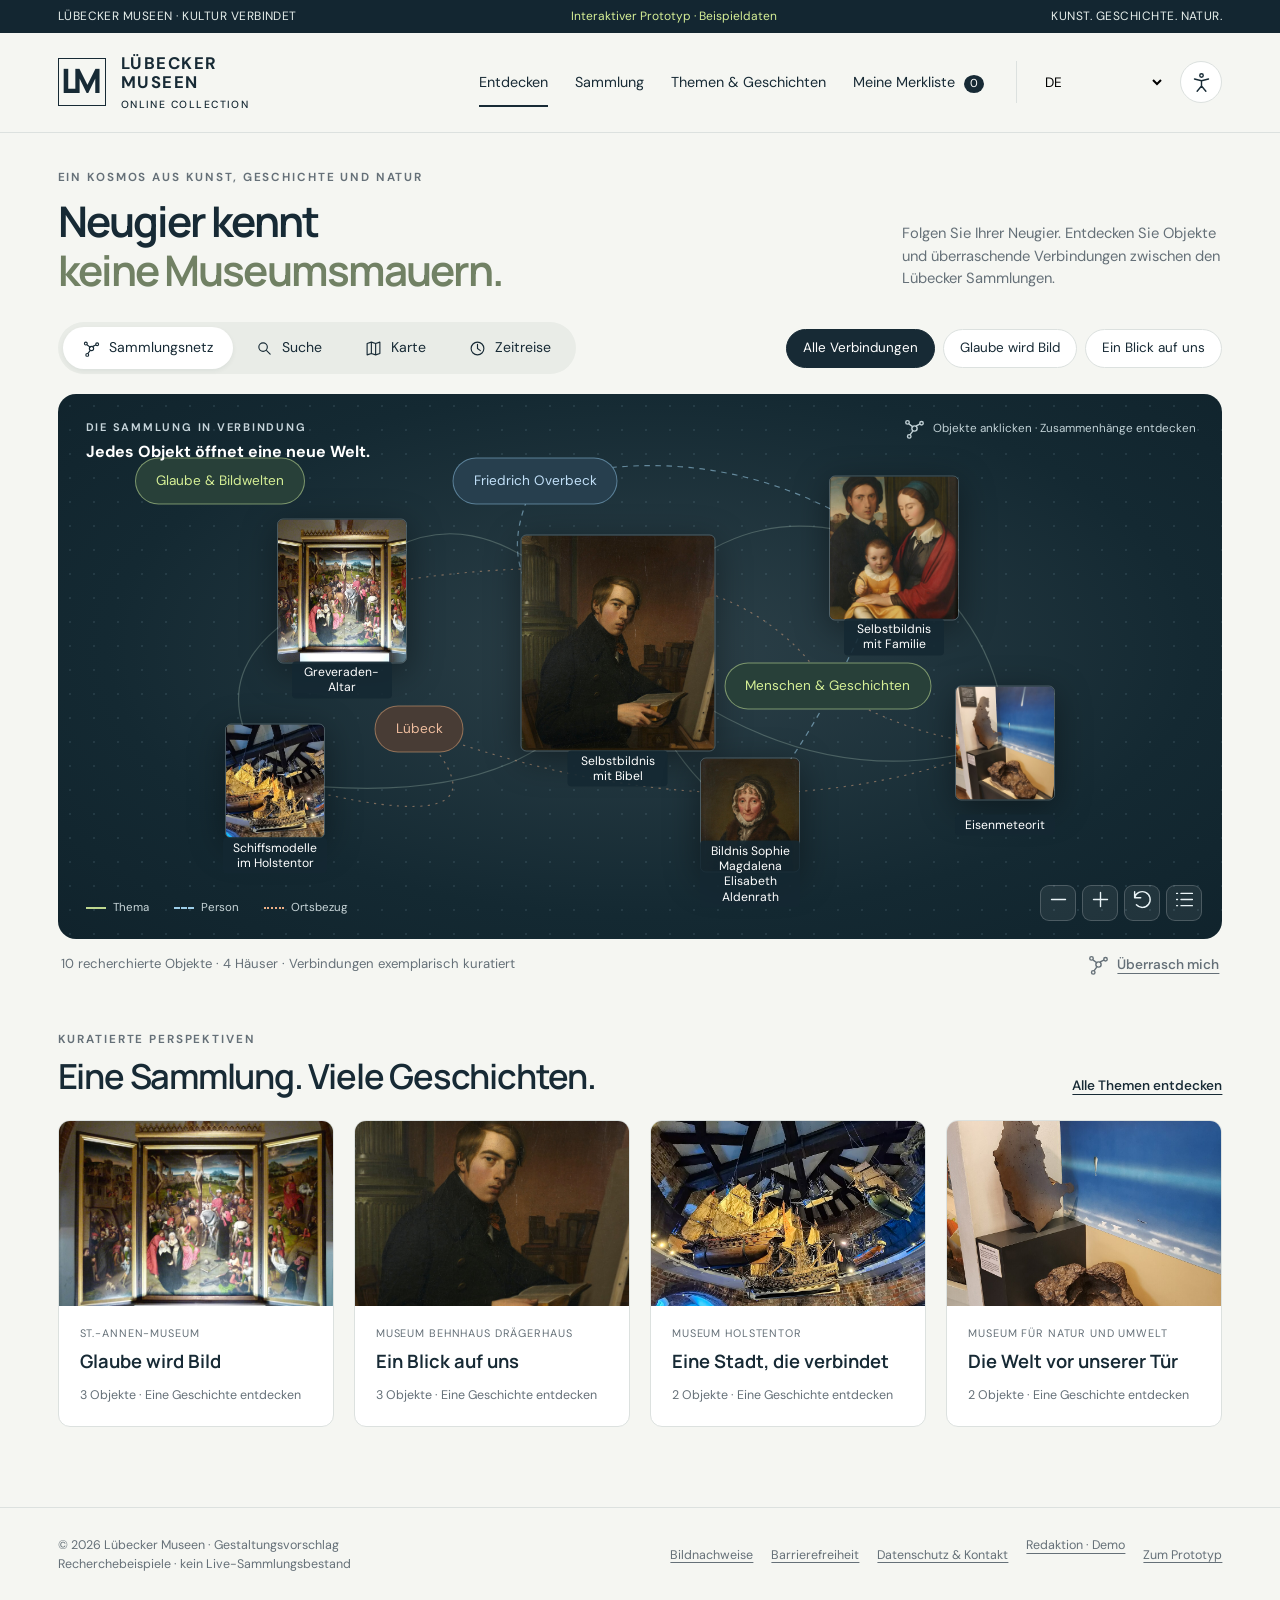
==== index.html @ da9867ea "Publish Online Collection clickdummy for GitHub Pages" ====
<!doctype html>
<html lang="de"><head><meta charset="UTF-8"><meta name="viewport" content="width=device-width,initial-scale=1"><meta name="theme-color" content="#14232d"><title>Online Collection · Lübecker Museen</title><meta name="description" content="Kunst, Geschichte und Natur in neuen Verbindungen entdecken. Ein interaktiver Prototyp der Online Collection der Lübecker Museen."><link rel="icon" type="image/svg+xml" href="data:image/svg+xml,%3Csvg xmlns='http://www.w3.org/2000/svg' viewBox='0 0 64 64'%3E%3Crect width='64' height='64' rx='14' fill='%2314232d'/%3E%3Cpath d='M15 17v31h34v-8H24V17z' fill='%23d4ef81'/%3E%3Ccircle cx='44' cy='22' r='8' fill='%23d4ef81'/%3E%3C/svg%3E"><link rel="stylesheet" href="style.css"></head>
<body><a class="skip" href="#main">Zum Inhalt</a><header id="header"></header><main id="main" tabindex="-1"></main><footer id="footer"></footer><dialog id="modal"></dialog><div id="toast" role="status" aria-live="polite"></div><script src="data.js"></script><script src="app.js"></script></body></html>
---- style.css ----
@import url('https://fonts.googleapis.com/css2?family=DM+Sans:wght@400;450;500;550;600;650;700&family=Manrope:wght@400;500;600;650;700;750;800&display=swap');
:root{--ink:#172a35;--muted:#657078;--paper:#f5f6f2;--surface:#fff;--line:#dce1df;--dark:#132631;--accent:#d6ef96;--blue:#a6cbeb;--orange:#efaa82;--font:'DM Sans',Arial,sans-serif;--display:'Manrope',Arial,sans-serif;--round:18px;--scale:1}
*{box-sizing:border-box}html{font-size:calc(16px * var(--scale));scroll-behavior:smooth}body{margin:0;background:var(--paper);color:var(--ink);font-family:var(--font);line-height:1.55}button,input,select,textarea{font:inherit}button,a,input,select,textarea{touch-action:manipulation}button,a{ -webkit-tap-highlight-color:transparent}button{cursor:pointer}a{color:inherit;text-underline-offset:4px}button{color:inherit}button:disabled{opacity:.5;cursor:default}h1,h2,h3,p{margin:0}h1,h2,h3{font-family:var(--display);line-height:1.15}h1{font-size:clamp(2.2rem,4vw,3.8rem);font-weight:650;letter-spacing:-.045em}h2{font-size:clamp(1.7rem,2.7vw,2.6rem);font-weight:600;letter-spacing:-.035em}h3{font-size:1.2rem;font-weight:650}button{border:0;background:none}svg{display:block}img{max-width:100%;display:block}button:focus-visible,a:focus-visible,input:focus-visible,select:focus-visible,textarea:focus-visible,summary:focus-visible{outline:3px solid #547b14;outline-offset:5px}button:hover{filter:brightness(.97)}.skip{position:fixed;left:1rem;top:-100px;background:var(--accent);padding:1rem;z-index:100}.skip:focus{top:10px}.icon{display:inline-flex;align-items:center;justify-content:center;width:21px;height:21px;flex-shrink:0}.icon svg{width:100%;height:100%;fill:none;stroke:currentColor;stroke-width:1.6;stroke-linecap:round;stroke-linejoin:round}.wrap{max-width:1540px;margin:auto;padding:0 4.5%}.topline{background:var(--dark);color:#e6eeeb;font-size:.75rem;padding:.45rem 4.5%;display:flex;justify-content:space-between;letter-spacing:.04em}.topline button{font-size:.75rem;color:var(--accent);padding:0}.header{height:100px;display:flex;gap:2rem;align-items:center;border-bottom:1px solid var(--line);background:var(--paper)}.brand{text-decoration:none;display:flex;align-items:center;gap:15px;min-width:235px}.brandmark{font-family:var(--display);font-size:2.1rem;font-weight:800;letter-spacing:-.18em;border:1.8px solid var(--ink);width:48px;height:48px;display:flex;align-items:center;padding:2px 8px 7px 2px}.brandtext{font-size:1.05rem;font-weight:700;line-height:1.17;letter-spacing:.09em}.brandtext small{display:block;font-size:.65rem;font-weight:500;letter-spacing:.14em;margin-top:6px}.mainnav{display:flex;align-items:center;gap:1.7rem;margin-left:auto}.navlink{text-decoration:none;font-size:.9rem;position:relative;white-space:nowrap}.navlink.active:after{content:'';height:2px;background:var(--ink);position:absolute;left:0;right:0;bottom:-13px}.header-tools{display:flex;gap:15px;align-items:center;border-left:1px solid var(--line);padding-left:24px}.language{background:transparent;border:0;font-size:.85rem;max-width:145px}.iconbutton{display:inline-flex;align-items:center;justify-content:center;min-width:42px;min-height:42px;border:1px solid var(--line);border-radius:50%;background:var(--surface)}.count{background:var(--ink);color:white;border-radius:50%;min-width:20px;display:inline-block;font-size:.72rem;text-align:center;margin-left:5px}.intro{padding-top:35px;display:flex;align-items:flex-end;justify-content:space-between;gap:28px;margin-bottom:28px}.eyebrow{font-size:.73rem;text-transform:uppercase;letter-spacing:.16em;font-weight:650;margin-bottom:11px;color:var(--muted)}.intro h1 em{font-style:normal;color:#718164}.intro-copy{max-width:320px;font-size:.92rem;color:var(--muted);padding-bottom:4px}.intro h1{font-size:clamp(2.2rem,3.3vw,3.35rem)}.toolbar{display:flex;justify-content:space-between;gap:14px;margin-bottom:20px;flex-wrap:wrap;align-items:center}.views{display:flex;gap:3px;background:#e9ece7;border-radius:40px;padding:5px}.views button{display:flex;gap:9px;align-items:center;padding:10px 20px;border-radius:30px;font-size:.88rem}.views button.active{background:var(--surface);box-shadow:0 2px 5px #172a3510}.views .icon{width:17px;height:17px}.chip{display:inline-flex;align-items:center;gap:8px;border:1px solid var(--line);padding:8px 16px;border-radius:25px;font-size:.84rem;background:var(--surface)}.chip.active{background:var(--ink);border-color:var(--ink);color:white}.chip-row{display:flex;gap:8px;flex-wrap:wrap}.subtle{color:var(--muted);font-size:.85rem}.network{position:relative;height:545px;border-radius:var(--round);overflow:hidden;background:radial-gradient(ellipse at 51% 47%,#2d4149 0,#142932 65%,#10232c 100%);color:white;isolation:isolate}.network:before{content:'';position:absolute;inset:0;background-image:radial-gradient(#a0c5d81d 1px,transparent 1px);background-size:24px 24px;pointer-events:none}.network-head{position:absolute;top:25px;left:28px;z-index:4}.network-head .eyebrow{color:#c7d5db;font-size:.69rem;margin:0 0 4px}.network-head p{font-size:.85rem;color:#b4c2c6}.network-head strong{font-size:1rem;color:white}.net-canvas{position:absolute;inset:20px 30px 48px;transition:transform .5s;transform-origin:center}.net-lines{position:absolute;inset:0;width:100%;height:100%;overflow:visible}.net-lines path{fill:none;stroke:#aecbb84d;stroke-width:1.1}.net-lines .person{stroke:#9ccde890;stroke-dasharray:5 5}.net-lines .place{stroke:#edb08775;stroke-dasharray:2 5}.netnode{position:absolute;transform:translate(-50%,-50%);z-index:2;padding:0;transition:transform .3s}.netnode:hover,.netnode:focus-visible{transform:translate(-50%,-50%) scale(1.07);z-index:5;filter:none}.netnode img{width:100%;height:100%;object-fit:cover;border-radius:6px;box-shadow:0 8px 35px #0006;border:1px solid #ffffff35}.netnode span{position:absolute;left:50%;transform:translateX(-50%);bottom:-35px;white-space:nowrap;background:#142832dc;color:#fff;padding:3px 10px;border-radius:4px;font-size:.76rem}.netnode.hero{width:195px;height:217px}.netnode.medium{width:130px;height:145px}.netnode.small{width:100px;height:115px}.topic-node{position:absolute;transform:translate(-50%,-50%);border:1px solid #c6e1998a;border-radius:100px;color:var(--accent);background:#284039;padding:12px 20px;font-size:.85rem;z-index:3;white-space:nowrap}.topic-node.person{color:#c2e0f8;background:#273f4e;border-color:#95c8ea7a}.topic-node.place{color:#efbd9e;background:#483c35;border-color:#e6ad807a}.net-caption{position:absolute;bottom:22px;left:28px;display:flex;gap:25px;font-size:.72rem;color:#c8d5d8}.legend{display:flex;align-items:center;gap:7px}.legend i{width:20px;border-top:2px solid #bed78f}.legend .blue{border-color:#9ccde8;border-top-style:dashed}.legend .orange{border-color:#edb087;border-top-style:dotted}.net-controls{position:absolute;right:20px;bottom:18px;display:flex;gap:6px}.net-controls button{background:#ffffff12;color:#eaf4f7;border:1px solid #ffffff30;border-radius:9px;width:36px;height:36px}.network-helper{position:absolute;right:26px;top:24px;display:flex;align-items:center;gap:8px;color:#c0d0d5;font-size:.73rem}.explore-bottom{display:flex;justify-content:space-between;gap:15px;padding:15px 3px 0;font-size:.82rem;color:var(--muted)}.textbutton{display:inline-flex;align-items:center;gap:8px;font-weight:550;text-decoration:underline;text-underline-offset:4px;font-size:.85rem;padding:0}.section{padding-top:55px;padding-bottom:15px}.section-head{display:flex;align-items:end;justify-content:space-between;gap:20px;margin-bottom:24px}.section-head .eyebrow{margin-bottom:8px}.story-grid{display:grid;grid-template-columns:repeat(4,1fr);gap:20px}.story-card{padding:0;text-align:left;border-radius:12px;overflow:hidden;background:var(--surface);border:1px solid var(--line);transition:transform .25s}.story-card:hover{transform:translateY(-4px);filter:none}.story-card figure{margin:0;height:185px;overflow:hidden;background:#d5d9d1}.story-card img{width:100%;height:100%;object-fit:cover;transition:transform .5s}.story-card:hover img{transform:scale(1.04)}.story-card .body{padding:19px 21px 21px}.story-card small{font-size:.68rem;text-transform:uppercase;letter-spacing:.08em;color:var(--muted);display:block;margin-bottom:8px}.story-card h3{font-size:1.15rem;line-height:1.3}.story-card .meta{margin-top:12px;font-size:.78rem;color:var(--muted)}.footer{margin-top:65px;padding-top:28px;padding-bottom:28px;border-top:1px solid var(--line);display:flex;justify-content:space-between;gap:24px;font-size:.78rem;color:var(--muted)}.footer-links{display:flex;gap:18px;flex-wrap:wrap}.footer button{font-size:inherit;padding:0;text-decoration:underline;text-underline-offset:3px}.primary,.secondary{display:inline-flex;align-items:center;justify-content:center;gap:9px;padding:12px 20px;border-radius:7px;font-weight:550;font-size:.9rem}.primary{background:var(--ink);color:white}.secondary{border:1px solid var(--line);background:var(--surface)}.primary.lime{background:var(--accent);color:var(--ink)}.button-row{display:flex;gap:10px;flex-wrap:wrap}.breadcrumb{font-size:.8rem;color:var(--muted);margin:28px 0 23px;display:flex;gap:10px;flex-wrap:wrap}.breadcrumb a{text-decoration:none}.searchbar{display:flex;align-items:center;border:1px solid #bac4c7;border-radius:9px;background:var(--surface);padding:6px 6px 6px 18px;gap:15px;margin:24px 0}.searchbar input{border:0;outline:0;background:none;flex:1;min-width:0;padding:10px 0;font-size:1.05rem}.search-layout{display:grid;grid-template-columns:230px 1fr;gap:35px}.filters{border-top:1px solid var(--line)}.filters label{display:block;font-size:.84rem;font-weight:550;margin-bottom:8px}.filter{padding:17px 0;border-bottom:1px solid var(--line)}.filter select{width:100%;padding:9px 10px;border:1px solid var(--line);background:var(--surface);border-radius:5px;font-size:.85rem;color:var(--ink)}.results-head{display:flex;gap:15px;align-items:center;justify-content:space-between;margin-bottom:20px}.results-head select{background:transparent;border:0;font-size:.85rem}.object-grid{display:grid;grid-template-columns:repeat(3,minmax(0,1fr));gap:25px 20px}.object-card{position:relative}.object-card>a{text-decoration:none;display:block}.object-card figure{margin:0;background:#e7e9e3;border-radius:10px;height:255px;overflow:hidden;display:flex;align-items:center;justify-content:center}.object-card img{width:100%;height:100%;object-fit:cover;transition:transform .4s}.object-card:hover img{transform:scale(1.025)}.object-card h3{font-size:1rem;line-height:1.3;margin:13px 0 5px}.object-card p{font-size:.8rem;color:var(--muted)}.object-card .save{position:absolute;right:10px;top:10px;background:#fffc;backdrop-filter:blur(5px)}.saved{background:var(--accent)!important;border-color:var(--accent)!important;color:var(--ink)!important}.tag{display:inline-block;padding:4px 8px;font-size:.7rem;border-radius:4px;background:#e8ece5;color:#47544a}.empty{padding:70px 25px;border:1px dashed #b4c0c1;border-radius:12px;text-align:center;grid-column:1/-1}.empty p{margin:12px 0 22px;color:var(--muted)}.detail{display:grid;grid-template-columns:minmax(0,1.15fr) minmax(0,1fr);gap:55px}.viewer{background:#e8e9e3;border-radius:14px;position:relative;overflow:hidden;min-height:510px;display:flex;align-items:center;justify-content:center}.viewer img{width:100%;max-height:600px;object-fit:contain}.viewer.dark{background:#162a34}.viewer .controls{position:absolute;bottom:18px;right:18px;display:flex;gap:7px}.image-credit{font-size:.72rem;color:var(--muted);margin:10px 0 15px}.detail h1{font-size:clamp(2.1rem,3vw,3.3rem);margin:10px 0 14px}.detail .artist{font-size:1.05rem;margin-bottom:18px}.detail .description{margin:25px 0;font-size:1rem;color:#4c5d65;max-width:600px}.detail dl{display:grid;grid-template-columns:135px 1fr;font-size:.85rem;margin:24px 0}.detail dt,.detail dd{padding:10px 0;border-bottom:1px solid var(--line);margin:0}.detail dt{color:var(--muted)}.notice{border-left:3px solid #86946d;background:#e9ede3;padding:14px 16px;border-radius:0 6px 6px 0;font-size:.84rem;margin:20px 0}.tabs{display:flex;gap:28px;border-bottom:1px solid var(--line);margin:35px 0 25px;overflow:auto}.tabs button{padding:15px 0;white-space:nowrap;font-size:.94rem}.tabs button.active{border-bottom:2px solid var(--ink);font-weight:650}.details-box{max-width:900px}.details-box p{margin-bottom:15px}.metadata{display:grid;grid-template-columns:1fr 1fr;gap:0 35px}.metadata .pair{display:flex;justify-content:space-between;gap:20px;border-bottom:1px solid var(--line);padding:13px 0;font-size:.87rem}.metadata .pair span:first-child{color:var(--muted)}.callout{padding:23px;border:1px solid var(--line);border-radius:12px;background:var(--surface)}.callout h3{margin-bottom:12px}.callout p{font-size:.87rem;color:var(--muted);margin-bottom:15px}.story-hero{display:grid;grid-template-columns:1fr 1fr;min-height:450px;border-radius:18px;overflow:hidden;background:var(--dark);color:white}.story-hero .copy{padding:55px;display:flex;flex-direction:column;justify-content:center}.story-hero .eyebrow{color:var(--accent)}.story-hero h1{font-size:3.3rem;margin-bottom:22px}.story-hero p{color:#d5dfe1;max-width:430px}.story-hero img{height:100%;width:100%;max-height:520px;object-fit:cover}.chapter{display:grid;grid-template-columns:70px 1fr 1fr;gap:30px;padding:50px 0;border-bottom:1px solid var(--line);align-items:center}.chapter .num{font-family:var(--display);font-size:3rem;color:#78876c;align-self:start}.chapter h2{margin-bottom:20px}.chapter p{color:var(--muted);margin-bottom:20px;max-width:500px}.chapter img{max-height:400px;width:100%;object-fit:contain;background:#e6e9e1;border-radius:12px}.map-layout{display:grid;grid-template-columns:1.5fr 1fr;gap:20px}.map{position:relative;background:#dfE7de;border:1px solid #ccd7cb;min-height:520px;overflow:hidden;border-radius:15px}.map svg{width:100%;height:520px}.map-label{position:absolute;bottom:18px;left:20px;background:#fffe;padding:8px 13px;border-radius:6px;font-size:.78rem}.map-pin{position:absolute;transform:translate(-50%,-50%);padding:7px 11px;border-radius:30px;background:var(--dark);color:white;box-shadow:0 3px 12px #172a3540;font-size:.75rem;white-space:nowrap}.map-pin.active{background:var(--accent);color:var(--ink);outline:3px solid #172a35}.map-list{max-height:520px;overflow:auto}.museum-row{width:100%;display:flex;align-items:center;gap:15px;padding:17px;text-align:left;border:1px solid var(--line);border-radius:10px;margin-bottom:10px;background:var(--surface)}.museum-row img{width:65px;height:68px;object-fit:cover;border-radius:6px}.museum-row small{display:block;color:var(--muted);font-size:.78rem}.museum-row.active{border-color:var(--ink);background:#edf1e5}.timeline{display:flex;gap:22px;overflow-x:auto;padding:50px 0 20px;position:relative}.timeline:before{content:'';position:absolute;top:25px;left:0;width:100%;height:1px;background:var(--ink)}.timeitem{min-width:240px;max-width:260px;position:relative}.timeitem:before{content:'';position:absolute;left:10px;top:-30px;width:11px;height:11px;border-radius:50%;background:var(--ink)}.timeitem .year{font-size:1.6rem;margin-bottom:18px;font-family:var(--display)}.timeitem img{width:100%;height:220px;object-fit:cover;border-radius:10px;margin-bottom:15px}.timeitem a{text-decoration:none}.timeitem p{font-size:.8rem;color:var(--muted);margin-top:8px}.editor{display:grid;grid-template-columns:220px 1fr;gap:30px}.editor-nav{border-right:1px solid var(--line);padding-right:25px}.editor-nav button{padding:12px 15px;width:100%;text-align:left;border-radius:7px;margin-bottom:7px;font-size:.86rem}.editor-nav button.active{background:var(--ink);color:white}.review-card{display:grid;grid-template-columns:200px 1fr;gap:25px;padding:25px;border:1px solid var(--line);background:white;border-radius:12px;margin-bottom:20px}.review-card img{height:235px;width:100%;object-fit:cover;border-radius:8px}.review-card textarea{width:100%;min-height:100px;margin:15px 0;border:1px solid var(--line);padding:12px;border-radius:6px}.status{font-size:.73rem;padding:5px 9px;background:#fff1d9;border-radius:5px;display:inline-block;margin-bottom:10px}.status.ok{background:#e4efcb}.table-scroll{overflow:auto}table{border-collapse:collapse;width:100%;font-size:.85rem}th,td{text-align:left;padding:13px;border-bottom:1px solid var(--line);vertical-align:top}th{color:var(--muted);font-weight:550}dialog{border:0;border-radius:15px;padding:30px;max-width:650px;width:calc(100% - 32px);max-height:90vh;overflow:auto;color:var(--ink);background:var(--paper);box-shadow:0 30px 100px #0005}dialog::backdrop{background:#0b1b25bb;backdrop-filter:blur(6px)}.modal-head{display:flex;justify-content:space-between;align-items:center;gap:15px;margin-bottom:22px}.modal-head h2{font-size:1.7rem}.modal-body p{margin:12px 0}.formfield{display:block;margin:18px 0;font-size:.9rem}.formfield input,.formfield textarea,.formfield select{display:block;width:100%;border:1px solid #bcc5c7;border-radius:5px;background:white;margin-top:6px;padding:11px}.formfield textarea{min-height:110px}.modal-body .hint{font-size:.78rem;color:var(--muted)}#toast{position:fixed;bottom:25px;left:50%;transform:translate(-50%,20px);opacity:0;pointer-events:none;transition:.25s;background:var(--dark);color:white;border:1px solid #778b92;padding:13px 23px;border-radius:10px;z-index:99;font-size:.9rem;max-width:90vw}#toast.show{opacity:1;transform:translate(-50%,0)}.zoom-dialog{max-width:95vw;width:95vw;height:92vh;background:#10232c;color:white;overflow:hidden;display:none;flex-direction:column}.zoom-dialog[open]{display:flex}.zoom-dialog .zoom-area{flex:1;overflow:auto;display:grid;place-items:center}.zoom-dialog img{max-width:none;max-height:none;object-fit:contain;transform-origin:top left}.zoom-dialog .zoom-actions{display:flex;gap:10px;align-items:center;justify-content:center;padding:15px}.zoom-dialog button{color:inherit}.zoom-dialog .iconbutton{background:#ffffff16;border-color:#ffffff30}.source-item{padding:15px 0;border-bottom:1px solid var(--line);font-size:.87rem}.source-item small{display:block;color:var(--muted)}.checkrow{display:flex;align-items:center;gap:10px;padding:15px 0;border-bottom:1px solid var(--line)}.checkrow input{width:20px;height:20px;accent-color:var(--ink)}.high-contrast{--paper:#fff;--ink:#000;--muted:#303030;--line:#555;--dark:#000}.high-contrast .network{background:#000}.reduced-motion *{transition:none!important;animation:none!important;scroll-behavior:auto!important}.mobile-only{display:none}.prototype-tag{color:#8a622c;background:#f8ebd6;padding:3px 8px;border-radius:4px;font-size:.7rem}.fieldnote{font-size:.78rem;color:var(--muted);margin-top:20px}.search-list .object-grid{grid-template-columns:1fr}.search-list .object-card>a{display:grid;grid-template-columns:130px 1fr;gap:20px;align-items:center}.search-list .object-card figure{height:130px}.search-list .object-card .save{left:83px;right:auto}.network-list{display:flex;gap:10px;flex-wrap:wrap;margin-top:15px}.details-list{padding:12px;border:1px solid var(--line);border-radius:8px;margin-top:15px}.details-list summary{cursor:pointer;font-size:.87rem}.print-title{display:none}
@media(min-width:1700px){.network{height:615px}.netnode.hero{width:220px;height:250px}.netnode.medium{width:150px;height:165px}.netnode.small{width:115px;height:130px}}
@media(max-width:1100px){.header{gap:15px}.brand{min-width:auto}.brandtext{font-size:.87rem}.mainnav{gap:17px}.header-tools{gap:7px;padding-left:14px}.navlink{font-size:.8rem}.network{height:510px}.netnode.hero{width:165px;height:190px}.netnode.medium{width:115px;height:125px}.netnode.small{width:85px;height:98px}.object-grid{grid-template-columns:repeat(2,minmax(0,1fr))}.story-grid{grid-template-columns:repeat(2,1fr)}.detail{gap:30px}.story-hero .copy{padding:30px}.story-hero h1{font-size:2.5rem}}
@media(max-width:760px){.wrap{padding-left:20px;padding-right:20px}.topline{padding:6px 20px;font-size:.65rem}.topline span:last-child{display:none}.header{height:auto;min-height:82px;flex-wrap:wrap;padding-top:15px;padding-bottom:0;gap:12px}.brandmark{width:37px;height:37px;font-size:1.7rem}.brandtext{font-size:.8rem}.brandtext small{font-size:.57rem}.header-tools{margin-left:auto;border:0;padding:0;gap:3px}.header-tools .iconbutton{border:0;background:transparent;width:35px;min-width:35px}.language{font-size:.77rem;max-width:82px}.mainnav{order:3;width:100%;justify-content:space-between;gap:10px;padding:12px 0 14px;border-top:1px solid var(--line)}.navlink{font-size:.8rem}.navlink.active:after{bottom:-14px}.intro{padding-top:25px;display:block}.intro h1{font-size:2.45rem}.intro-copy{max-width:100%;font-size:.86rem;margin-top:15px}.views{width:100%;justify-content:space-between}.views button{padding:9px 13px;font-size:.79rem;gap:6px}.toolbar>.chip-row{width:100%;overflow:auto;flex-wrap:nowrap}.chip{font-size:.78rem;white-space:nowrap}.network{height:515px;margin:0 -10px;border-radius:13px}.network-head{left:18px;top:18px}.network-helper{display:none}.net-canvas{inset:80px -100px 65px;transform:scale(.8)}.netnode.hero{width:135px;height:160px}.netnode.medium{width:95px;height:108px}.netnode.small{width:78px;height:88px}.netnode span{font-size:.75rem;bottom:-30px;padding:2px 5px}.topic-node{padding:8px 12px;font-size:.85rem}.net-caption{bottom:65px;left:18px;gap:12px;font-size:.65rem;flex-wrap:wrap}.net-controls{bottom:15px;right:15px}.explore-bottom{font-size:.75rem;display:block}.explore-bottom button{margin-top:10px}.section{padding-top:35px}.section-head{align-items:start}.section-head .textbutton{font-size:.78rem}.story-grid{gap:12px}.story-card figure{height:145px}.story-card .body{padding:14px}.story-card h3{font-size:1rem}.story-card small{font-size:.62rem}.story-card .meta{font-size:.7rem}.footer{display:block;margin-top:40px}.footer-links{margin-top:18px;gap:14px}.search-layout{grid-template-columns:1fr;gap:20px}.filters{display:none}.filters.open{display:block}.mobile-only{display:inline-flex}.object-grid{gap:22px 14px}.object-card figure{height:210px}.object-card h3{font-size:.91rem}.object-card p{font-size:.72rem}.detail{grid-template-columns:1fr;gap:25px}.viewer{min-height:330px;max-height:480px}.viewer img{max-height:480px}.detail h1{font-size:2.5rem}.detail .description{margin:18px 0}.metadata{grid-template-columns:1fr}.story-hero{grid-template-columns:1fr}.story-hero img{height:280px;order:-1}.story-hero .copy{padding:28px}.chapter{grid-template-columns:35px 1fr;gap:15px}.chapter img{grid-column:2}.chapter .num{font-size:2rem}.map-layout{grid-template-columns:1fr}.map{min-height:400px}.map svg{height:400px}.map-list{max-height:300px}.editor{grid-template-columns:1fr}.editor-nav{display:flex;overflow:auto;border:0;padding:0}.editor-nav button{white-space:nowrap}.review-card{grid-template-columns:1fr;padding:20px}.review-card img{height:230px;object-fit:contain;background:#e8e9e2}.results-head{flex-wrap:wrap}.intro .button-row{margin-top:20px}.searchbar{gap:8px;padding-left:12px}.searchbar .primary{padding:10px 12px}.network-list .chip{white-space:normal;text-align:left}.button-row .primary,.button-row .secondary{padding:11px 14px}.tabs{gap:23px}.tabs button{font-size:.88rem}}
@media(max-width:390px){.brandtext{font-size:.7rem}.brandtext small{font-size:.5rem}.header-tools{gap:0}.header-tools .iconbutton{min-width:31px;width:31px}.object-card figure{height:175px}.net-canvas{inset:80px -120px 65px}.views button{padding:9px 10px}}
@media(prefers-reduced-motion:reduce){*{scroll-behavior:auto!important;transition:none!important;animation:none!important}}
.detail>*,.metadata>*,.search-layout>*,.editor>*{min-width:0}.detail h1,.object-card h3,.metadata .pair{overflow-wrap:anywhere}.netnode span{max-width:225px;white-space:normal;text-align:center;line-height:1.25;min-width:100px}.netnode.small span{max-width:180px}.header{height:auto;min-height:100px;flex-wrap:wrap;padding-top:18px;padding-bottom:18px}.mainnav{flex-wrap:wrap}.network .iconbutton:focus-visible,.netnode:focus-visible,.topic-node:focus-visible{outline-color:var(--accent)}
@media(max-width:760px){.header{min-height:82px;padding-top:15px;padding-bottom:0}.mainnav{flex-wrap:nowrap;overflow-x:auto;max-width:100%;justify-content:flex-start;gap:18px}.mainnav a{flex-shrink:0}.views{overflow-x:auto;max-width:100%;justify-content:flex-start}.views button{flex-shrink:0;padding:9px 10px}.netnode span{max-width:150px}.topic-node{max-width:190px;white-space:normal}.toolbar>.chip-row{max-width:100%}}
@media print{header,footer,.toolbar,.button-row,.save,.breadcrumb,.filters,.searchbar,.results-head,dialog,#toast{display:none!important}.print-title{display:block}.object-grid{grid-template-columns:repeat(3,1fr)}.object-card{break-inside:avoid}.object-card figure{height:160px}body{background:white;color:black}.intro{padding-top:0}a{text-decoration:none!important}.wrap{padding:0}.object-card p{color:#333}}
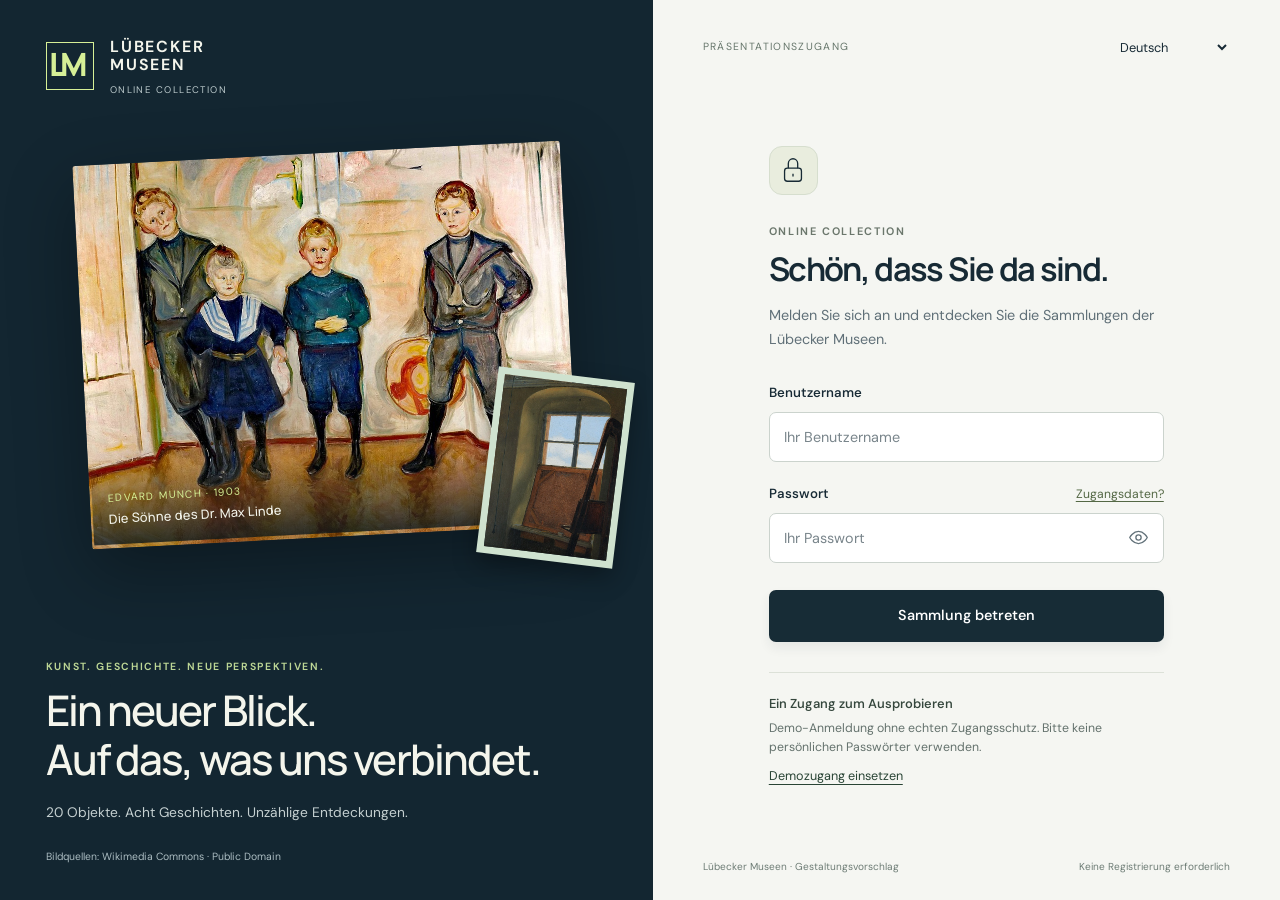
==== commit 336a4021: "Add styled demo login and double collection to 20 objects and eight stories" ====
--- a/index.html
+++ b/index.html
@@ -1,3 +1,3 @@
 <!doctype html>
-<html lang="de"><head><meta charset="UTF-8"><meta name="viewport" content="width=device-width,initial-scale=1"><meta name="theme-color" content="#14232d"><title>Online Collection · Lübecker Museen</title><meta name="description" content="Kunst, Geschichte und Natur in neuen Verbindungen entdecken. Ein interaktiver Prototyp der Online Collection der Lübecker Museen."><link rel="icon" type="image/svg+xml" href="data:image/svg+xml,%3Csvg xmlns='http://www.w3.org/2000/svg' viewBox='0 0 64 64'%3E%3Crect width='64' height='64' rx='14' fill='%2314232d'/%3E%3Cpath d='M15 17v31h34v-8H24V17z' fill='%23d4ef81'/%3E%3Ccircle cx='44' cy='22' r='8' fill='%23d4ef81'/%3E%3C/svg%3E"><link rel="stylesheet" href="style.css"></head>
-<body><a class="skip" href="#main">Zum Inhalt</a><header id="header"></header><main id="main" tabindex="-1"></main><footer id="footer"></footer><dialog id="modal"></dialog><div id="toast" role="status" aria-live="polite"></div><script src="data.js"></script><script src="app.js"></script></body></html>
+<html lang="de"><head><meta charset="UTF-8"><meta name="viewport" content="width=device-width,initial-scale=1"><meta name="theme-color" content="#14232d"><title>Online Collection · Lübecker Museen</title><meta name="description" content="Kunst, Geschichte und Natur in neuen Verbindungen entdecken. Ein interaktiver Prototyp der Online Collection der Lübecker Museen."><link rel="icon" type="image/svg+xml" href="data:image/svg+xml,%3Csvg xmlns='http://www.w3.org/2000/svg' viewBox='0 0 64 64'%3E%3Crect width='64' height='64' rx='14' fill='%2314232d'/%3E%3Cpath d='M15 17v31h34v-8H24V17z' fill='%23d4ef81'/%3E%3Ccircle cx='44' cy='22' r='8' fill='%23d4ef81'/%3E%3C/svg%3E"><link rel="stylesheet" href="style.css"><link rel="stylesheet" href="login.css"></head>
+<body><a class="skip" href="#main">Zum Inhalt</a><header id="header"></header><main id="main" tabindex="-1"></main><footer id="footer"></footer><dialog id="modal"></dialog><div id="toast" role="status" aria-live="polite"></div><script src="data.js"></script><script src="auth.js"></script><script src="app.js"></script></body></html>
--- a/login.css
+++ b/login.css
@@ -0,0 +1,5 @@
+.login-visible{background:#f5f6f2}.login-visible #main{outline:none}.login-shell{min-height:100svh;display:grid;grid-template-columns:1.04fr 1fr}.login-art{background:#132631;color:#f4f5ec;min-height:100svh;position:relative;padding:38px 7% 35px;overflow:hidden;display:flex;flex-direction:column}.login-brand{display:flex;align-items:center;gap:16px;font-size:1rem;font-weight:650;line-height:1.15;letter-spacing:.12em}.login-brand .brandmark{border-color:#d6ef96;color:#d6ef96;font-size:2rem;letter-spacing:-.18em}.login-brand small{display:block;letter-spacing:.15em;font-size:.6rem;margin-top:9px;font-weight:400;color:#bbc9cb}.login-artwork{position:relative;max-width:525px;width:87%;margin:58px auto 38px;padding-bottom:4px}.login-main-image{width:100%;aspect-ratio:1.27;object-fit:cover;border-radius:3px;box-shadow:0 24px 70px #0005;transform:rotate(-3deg)}.login-inset{position:absolute;bottom:-20px;right:-11%;width:28%;aspect-ratio:.73;object-fit:cover;border:7px solid #cfe2cf;box-shadow:0 10px 25px #0005;transform:rotate(7deg)}.login-art-caption{position:absolute;left:10px;bottom:8px;right:0;padding:24px 16px 13px;background:linear-gradient(transparent,#08151ac7);transform:rotate(-3deg);pointer-events:none}.login-art-caption span{display:block;color:#d6ef96;font-size:.65rem;letter-spacing:.12em}.login-art-caption strong{font-family:var(--display);font-size:.8rem;font-weight:500}.login-art-copy{margin-top:auto;max-width:510px}.login-art-copy .eyebrow{color:#bcd695;font-size:.65rem}.login-art-copy h1{font-size:clamp(2rem,3.3vw,3.5rem);letter-spacing:-.045em;font-weight:550;line-height:1.15}.login-art-copy>p:last-child{font-size:.86rem;color:#c5d0d1;margin-top:18px}.login-credit{font-size:.65rem;color:#abbcc1;display:block;margin-top:26px}.login-panel{display:flex;flex-direction:column;padding:38px 8% 25px;min-width:0}.login-panel-top{display:flex;align-items:center;justify-content:space-between;gap:15px}.login-demo-label{font-size:.65rem;letter-spacing:.13em;color:#66766b}.login-panel-top select{font-size:.8rem;background:transparent;border:0;color:var(--ink);max-width:140px}.login-form-wrap{width:100%;max-width:395px;margin:auto; padding:65px 0 50px}.login-symbol{width:49px;height:49px;display:grid;place-items:center;background:#e9edde;border:1px solid #d6dece;border-radius:13px;margin-bottom:28px}.login-symbol svg{width:30px;height:30px}.login-form-wrap .eyebrow{font-size:.68rem;letter-spacing:.15em;color:#6b776c}.login-form-wrap h2{font-size:clamp(1.9rem,2.55vw,2.65rem);font-weight:650;letter-spacing:-.05em;line-height:1.15}.login-intro{color:#607078;font-size:.9rem;line-height:1.65;margin:16px 0 32px}.login-form-wrap form>label,.login-password-label label{display:block;font-size:.83rem;font-weight:550;margin:0 0 8px}.login-form-wrap input{width:100%;height:50px;border:1px solid #cbd3cd;background:#fff;border-radius:7px;padding:13px 14px;font-size:.9rem;color:var(--ink)}.login-form-wrap input::placeholder{color:#79858b}.login-form-wrap input[aria-invalid=true]{border-color:#b24737}.login-password-label{display:flex;justify-content:space-between;align-items:center;margin-top:22px}.login-password-label button{font-size:.76rem;text-decoration:underline;text-underline-offset:3px;padding:0;margin-bottom:8px;color:#546845}.login-password{position:relative}.login-password input{padding-right:52px}.login-password button{position:absolute;right:3px;top:3px;display:grid;place-items:center;height:44px;width:44px;color:#63727a}.login-password button svg{width:21px;height:21px}.login-submit{display:flex;align-items:center;justify-content:center;width:100%;height:52px;background:#172c36;color:white;font-size:.9rem;font-weight:550;border-radius:7px;margin-top:27px;box-shadow:0 6px 12px #172a3512}.login-submit:hover{background:#28434e}.login-error{color:#8f3026;background:#faeae5;padding:11px 13px;border-radius:6px;font-size:.8rem;line-height:1.5;margin-top:15px}.login-demo-note{border-top:1px solid #dce1d8;margin-top:30px;padding-top:21px;font-size:.77rem;color:#64726d}.login-demo-note strong{color:#35473d;font-weight:550;font-size:.81rem}.login-demo-note p{margin:5px 0 9px;line-height:1.55}.login-demo-note button{padding:0;color:#294435;font-size:.79rem;text-decoration:underline;text-underline-offset:4px}.login-demo-note code{background:#e5eadf;padding:2px 5px;border-radius:3px;font-size:.8rem;color:#24362b}#login-help{margin-top:13px}#login-help span{display:block;margin-top:7px}.login-panel-bottom{display:flex;justify-content:space-between;gap:20px;font-size:.63rem;color:#6d7c75}.logout-button{font-size:.75rem;color:var(--muted);padding:8px 0;text-decoration:underline;text-underline-offset:3px}.network-themes{margin-bottom:18px;display:flex;gap:8px;flex-wrap:wrap}.new-label{font-size:.65rem;background:var(--accent);color:var(--ink);padding:4px 7px;border-radius:3px;position:absolute;left:10px;top:10px}.related-story-grid{display:grid;grid-template-columns:repeat(2,minmax(0,1fr));gap:16px;margin-top:24px}.story-question{padding:18px 20px;background:#e8edde;border-left:3px solid #83945f;border-radius:0 7px 7px 0;margin-top:20px;font-size:.9rem;line-height:1.65}.story-question strong{display:block;font-size:.7rem;letter-spacing:.1em;text-transform:uppercase;margin-bottom:6px;color:#536440}.story-heading-row{display:flex;justify-content:space-between;align-items:center;gap:18px}.story-heading-row .textbutton{white-space:nowrap}.collection-stats{display:flex;gap:30px;margin-top:22px;flex-wrap:wrap;font-size:.82rem;color:var(--muted)}.collection-stats strong{font-family:var(--display);font-size:1.5rem;color:var(--ink);font-weight:600;display:block}
+@media(min-width:1550px){.login-artwork{margin-top:70px;margin-bottom:65px}.login-art{padding-left:9%;padding-right:9%}.login-art-copy h1{font-size:3.5rem}}
+@media(max-width:1000px){.login-panel{padding:28px 7% 22px}.login-art{padding:28px 7%}.login-artwork{width:92%;margin-top:65px;margin-bottom:65px}.login-form-wrap h2{font-size:2rem}.login-art-copy h1{font-size:2.4rem}.login-panel-bottom{display:block}.login-panel-bottom span{display:block;margin-top:5px}.login-form-wrap{padding:45px 0}.login-demo-label{font-size:.6rem}}
+@media(max-width:760px){.login-shell{grid-template-columns:1fr}.login-art{min-height:0;padding:25px 24px 27px;display:block}.login-brand{font-size:.78rem;gap:12px}.login-brand .brandmark{width:38px;height:38px;font-size:1.7rem}.login-brand small{font-size:.53rem;margin-top:5px}.login-artwork{display:none}.login-art-copy{margin-top:28px}.login-art-copy h1{font-size:1.9rem}.login-art-copy .eyebrow{font-size:.6rem}.login-art-copy>p:last-child{font-size:.77rem;margin-top:12px}.login-credit{display:none}.login-panel{padding:24px;min-height:0}.login-form-wrap{padding:35px 0 30px;max-width:460px}.login-symbol{display:none}.login-form-wrap h2{font-size:2rem}.login-intro{margin:14px 0 25px}.login-demo-note{margin-top:25px}.login-panel-bottom{padding-top:10px;border-top:1px solid var(--line);font-size:.65rem}.network-themes{flex-wrap:nowrap;overflow-x:auto;padding-bottom:6px;max-width:100%}.network-themes button{flex-shrink:0}.related-story-grid{grid-template-columns:1fr}.logout-button{font-size:.68rem}.header-tools{gap:7px}.collection-stats{gap:20px}}
+@media(prefers-reduced-motion:reduce){.login-main-image,.login-inset{transform:none}}
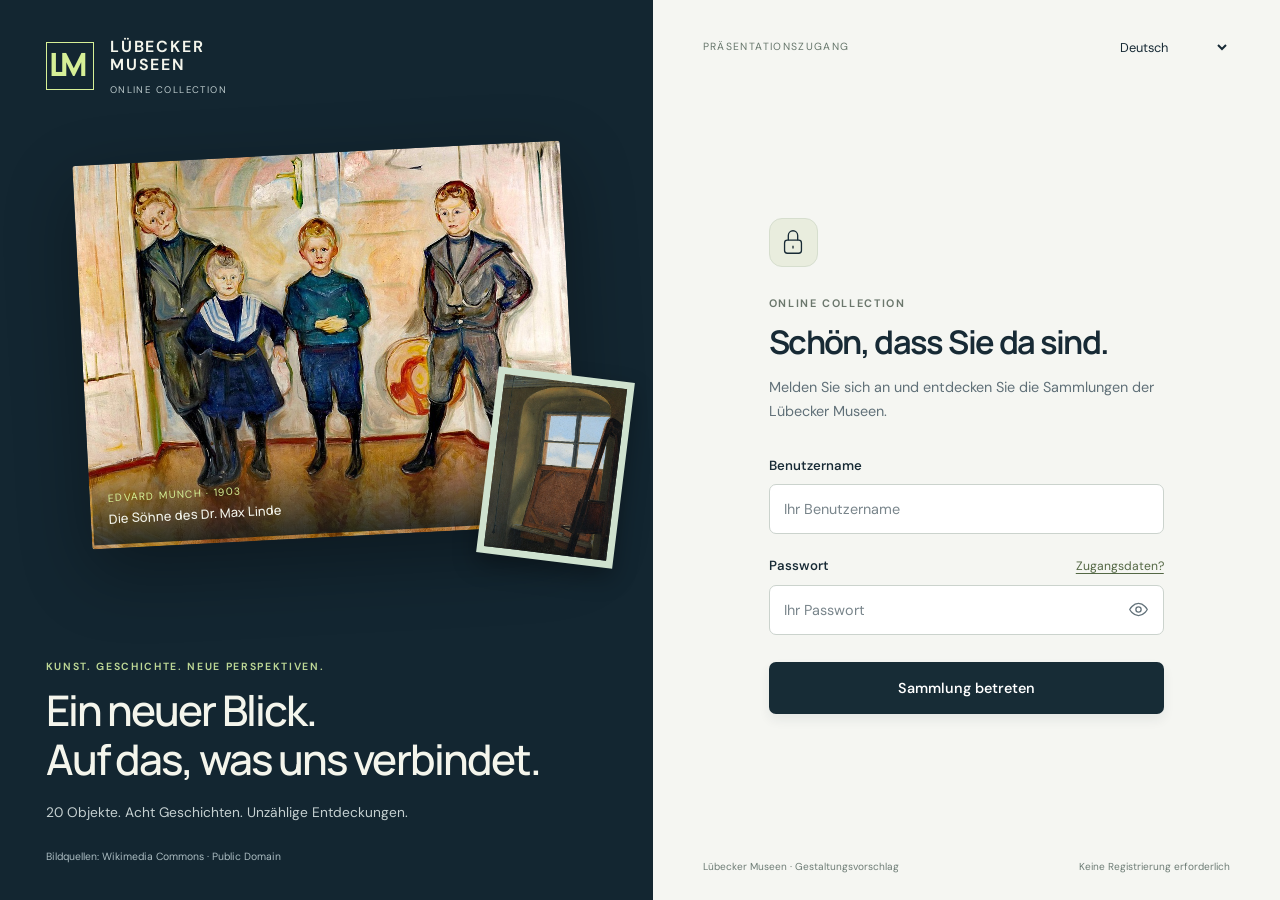
==== commit 93debe25: "Version browser assets to refresh cached login after updates" ====
--- a/index.html
+++ b/index.html
@@ -1,3 +1,3 @@
 <!doctype html>
-<html lang="de"><head><meta charset="UTF-8"><meta name="viewport" content="width=device-width,initial-scale=1"><meta name="theme-color" content="#14232d"><title>Online Collection · Lübecker Museen</title><meta name="description" content="Kunst, Geschichte und Natur in neuen Verbindungen entdecken. Ein interaktiver Prototyp der Online Collection der Lübecker Museen."><link rel="icon" type="image/svg+xml" href="data:image/svg+xml,%3Csvg xmlns='http://www.w3.org/2000/svg' viewBox='0 0 64 64'%3E%3Crect width='64' height='64' rx='14' fill='%2314232d'/%3E%3Cpath d='M15 17v31h34v-8H24V17z' fill='%23d4ef81'/%3E%3Ccircle cx='44' cy='22' r='8' fill='%23d4ef81'/%3E%3C/svg%3E"><link rel="stylesheet" href="style.css"><link rel="stylesheet" href="login.css"></head>
-<body><a class="skip" href="#main">Zum Inhalt</a><header id="header"></header><main id="main" tabindex="-1"></main><footer id="footer"></footer><dialog id="modal"></dialog><div id="toast" role="status" aria-live="polite"></div><script src="data.js"></script><script src="auth.js"></script><script src="app.js"></script></body></html>
+<html lang="de"><head><meta charset="UTF-8"><meta name="viewport" content="width=device-width,initial-scale=1"><meta name="theme-color" content="#14232d"><title>Online Collection · Lübecker Museen</title><meta name="description" content="Kunst, Geschichte und Natur in neuen Verbindungen entdecken. Ein interaktiver Prototyp der Online Collection der Lübecker Museen."><link rel="icon" type="image/svg+xml" href="data:image/svg+xml,%3Csvg xmlns='http://www.w3.org/2000/svg' viewBox='0 0 64 64'%3E%3Crect width='64' height='64' rx='14' fill='%2314232d'/%3E%3Cpath d='M15 17v31h34v-8H24V17z' fill='%23d4ef81'/%3E%3Ccircle cx='44' cy='22' r='8' fill='%23d4ef81'/%3E%3C/svg%3E"><link rel="stylesheet" href="style.css?v=9f2cbddeb3a9"><link rel="stylesheet" href="login.css?v=cf4e38f5d39b"></head>
+<body><a class="skip" href="#main">Zum Inhalt</a><header id="header"></header><main id="main" tabindex="-1"></main><footer id="footer"></footer><dialog id="modal"></dialog><div id="toast" role="status" aria-live="polite"></div><script src="data.js?v=6aab3ae37e9a"></script><script src="auth.js?v=b1df7546c62f"></script><script src="app.js?v=01482de61f24"></script></body></html>
